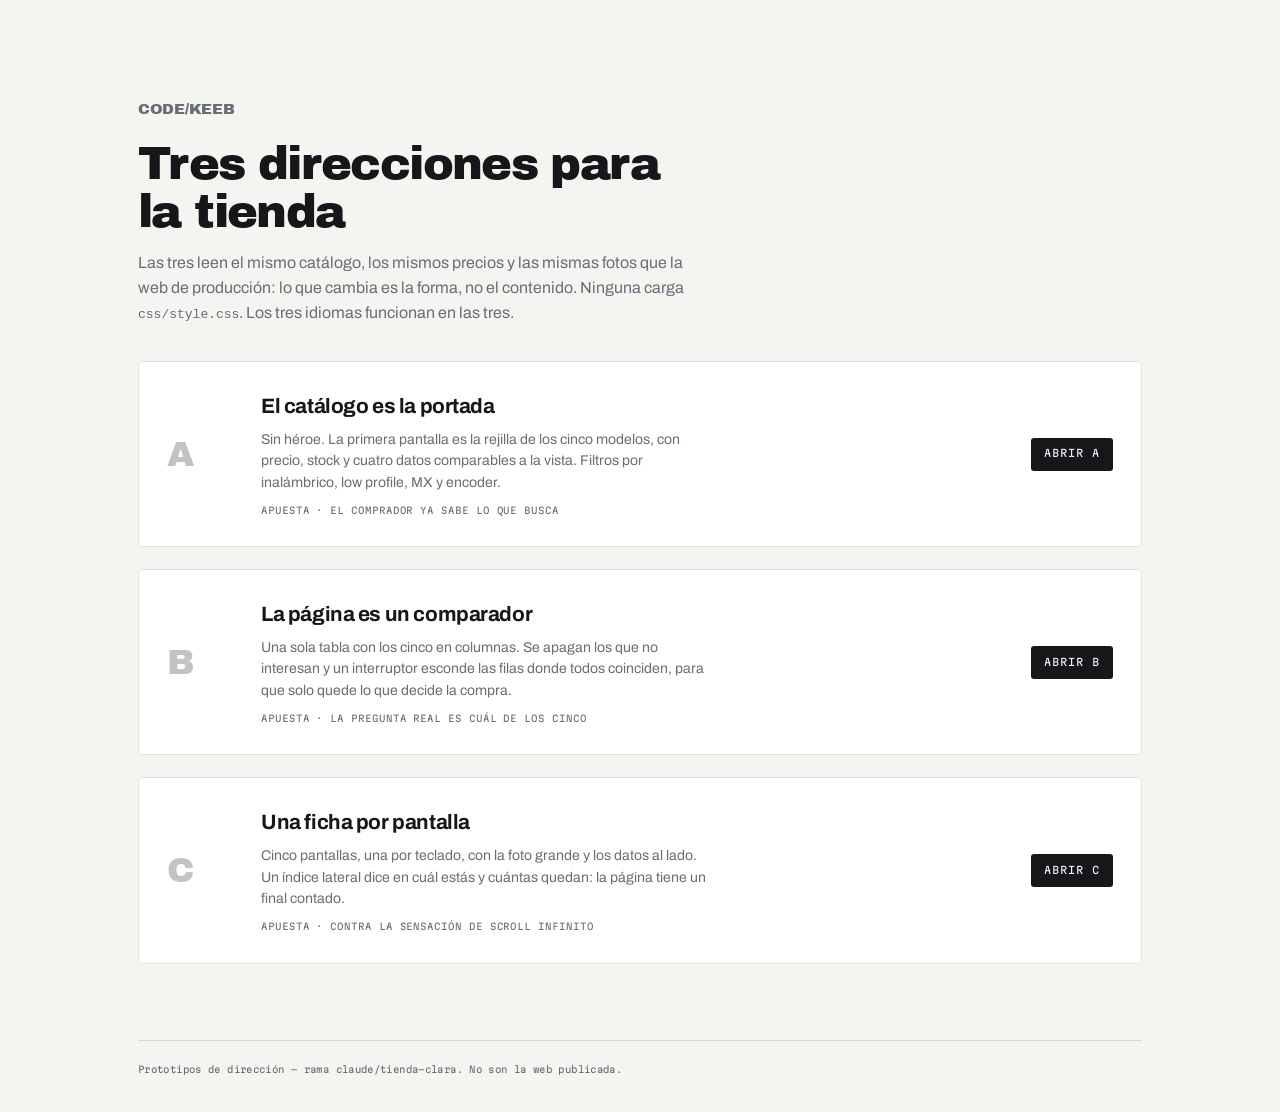
==== direcciones/index.html @ a55a8fa5 "direcciones: tres tiendas distintas para elegir mirando Ernesto: "no me termina de gustar, haria una" ====
<!DOCTYPE html>
<html lang="es">
<head>
<meta charset="UTF-8">
<meta name="viewport" content="width=device-width, initial-scale=1.0">
<title>Codekeeb · Tres direcciones para la tienda</title>
<meta name="robots" content="noindex">
<link rel="preconnect" href="https://fonts.googleapis.com">
<link rel="preconnect" href="https://fonts.gstatic.com" crossorigin>
<link href="https://fonts.googleapis.com/css2?family=Archivo:wght@400;500;600;700&family=Archivo+Black&family=Martian+Mono:wght@400;600;700&display=swap" rel="stylesheet">
<style>
  :root{
    --papel:#f4f4f1;--carta:#fff;--tinta:#15171a;--gris:#686e76;
    --filete:rgba(21,23,26,.12);--regla:rgba(21,23,26,.26);
    --sans:"Archivo","Helvetica Neue",Arial,sans-serif;
    --display:"Archivo Black","Archivo",Arial,sans-serif;
    --mono:"Martian Mono",ui-monospace,monospace;
    --t-tap:180ms;--ease:cubic-bezier(.16,1,.3,1);
  }
  *{margin:0;padding:0;box-sizing:border-box}
  body{font-family:var(--sans);background:var(--papel);color:var(--tinta);line-height:1.55;-webkit-font-smoothing:antialiased}
  a{color:inherit;text-decoration:none}
  .env{max-width:1100px;margin-inline:auto;padding-inline:clamp(18px,4vw,48px)}
  header{padding-block:clamp(40px,7vw,84px) clamp(24px,3vw,36px)}
  .marca{font-family:var(--display);font-size:.95rem;letter-spacing:-.02em;color:var(--gris)}
  .marca i{font-style:normal}
  h1{font-family:var(--display);font-weight:400;font-size:clamp(1.8rem,4.4vw,2.9rem);line-height:1.05;letter-spacing:-.035em;margin-top:18px;max-width:18ch}
  header p{color:var(--gris);max-width:62ch;margin-top:14px}
  .lista{display:grid;gap:clamp(14px,2vw,22px);padding-bottom:clamp(44px,6vw,80px)}
  .op{
    display:grid;grid-template-columns:64px 1fr auto;gap:clamp(14px,2.4vw,30px);align-items:center;
    background:var(--carta);border:1px solid var(--filete);border-radius:5px;padding:clamp(18px,2.6vw,28px);
    transition:border-color var(--t-tap) var(--ease),transform var(--t-tap) var(--ease);
  }
  .op:hover{border-color:var(--regla)}
  .op__n{font-family:var(--display);font-size:clamp(1.6rem,3vw,2.2rem);color:var(--regla);line-height:1}
  .op h2{font-size:clamp(1.05rem,2vw,1.3rem);letter-spacing:-.02em}
  .op p{color:var(--gris);font-size:.88rem;margin-top:6px;max-width:56ch}
  .op__apuesta{font-family:var(--mono);font-size:.58rem;letter-spacing:.1em;text-transform:uppercase;color:var(--gris);margin-top:10px;display:block}
  .btn{display:inline-flex;align-items:center;gap:.5em;font-family:var(--mono);font-size:.64rem;
    letter-spacing:.09em;text-transform:uppercase;padding:.85em 1.3em;border-radius:3px;
    background:var(--tinta);color:var(--papel);white-space:nowrap;
    transition:background var(--t-tap) var(--ease)}
  .btn:hover{background:#000}
  footer{border-top:1px solid var(--filete);padding-block:22px 34px}
  footer p{font-family:var(--mono);font-size:.58rem;color:var(--gris);letter-spacing:.04em}
  @media(max-width:620px){
    .op{grid-template-columns:1fr;gap:12px}
    .op__n{font-size:1.4rem}
    .btn{width:100%;justify-content:center}
  }
</style>
</head>
<body>
<div class="env">
  <header>
    <p class="marca">CODE<i>/</i>KEEB</p>
    <h1>Tres direcciones para la tienda</h1>
    <p>Las tres leen el mismo catálogo, los mismos precios y las mismas fotos que la web de producción: lo que cambia es la forma, no el contenido. Ninguna carga <code>css/style.css</code>. Los tres idiomas funcionan en las tres.</p>
  </header>

  <div class="lista">
    <article class="op">
      <span class="op__n">A</span>
      <div>
        <h2>El catálogo es la portada</h2>
        <p>Sin héroe. La primera pantalla es la rejilla de los cinco modelos, con precio, stock y cuatro datos comparables a la vista. Filtros por inalámbrico, low profile, MX y encoder.</p>
        <span class="op__apuesta">Apuesta · el comprador ya sabe lo que busca</span>
      </div>
      <a class="btn" href="a.html">Abrir A</a>
    </article>

    <article class="op">
      <span class="op__n">B</span>
      <div>
        <h2>La página es un comparador</h2>
        <p>Una sola tabla con los cinco en columnas. Se apagan los que no interesan y un interruptor esconde las filas donde todos coinciden, para que solo quede lo que decide la compra.</p>
        <span class="op__apuesta">Apuesta · la pregunta real es cuál de los cinco</span>
      </div>
      <a class="btn" href="b.html">Abrir B</a>
    </article>

    <article class="op">
      <span class="op__n">C</span>
      <div>
        <h2>Una ficha por pantalla</h2>
        <p>Cinco pantallas, una por teclado, con la foto grande y los datos al lado. Un índice lateral dice en cuál estás y cuántas quedan: la página tiene un final contado.</p>
        <span class="op__apuesta">Apuesta · contra la sensación de scroll infinito</span>
      </div>
      <a class="btn" href="c.html">Abrir C</a>
    </article>
  </div>

  <footer>
    <p>Prototipos de dirección — rama claude/tienda-clara. No son la web publicada.</p>
  </footer>
</div>
</body>
</html>
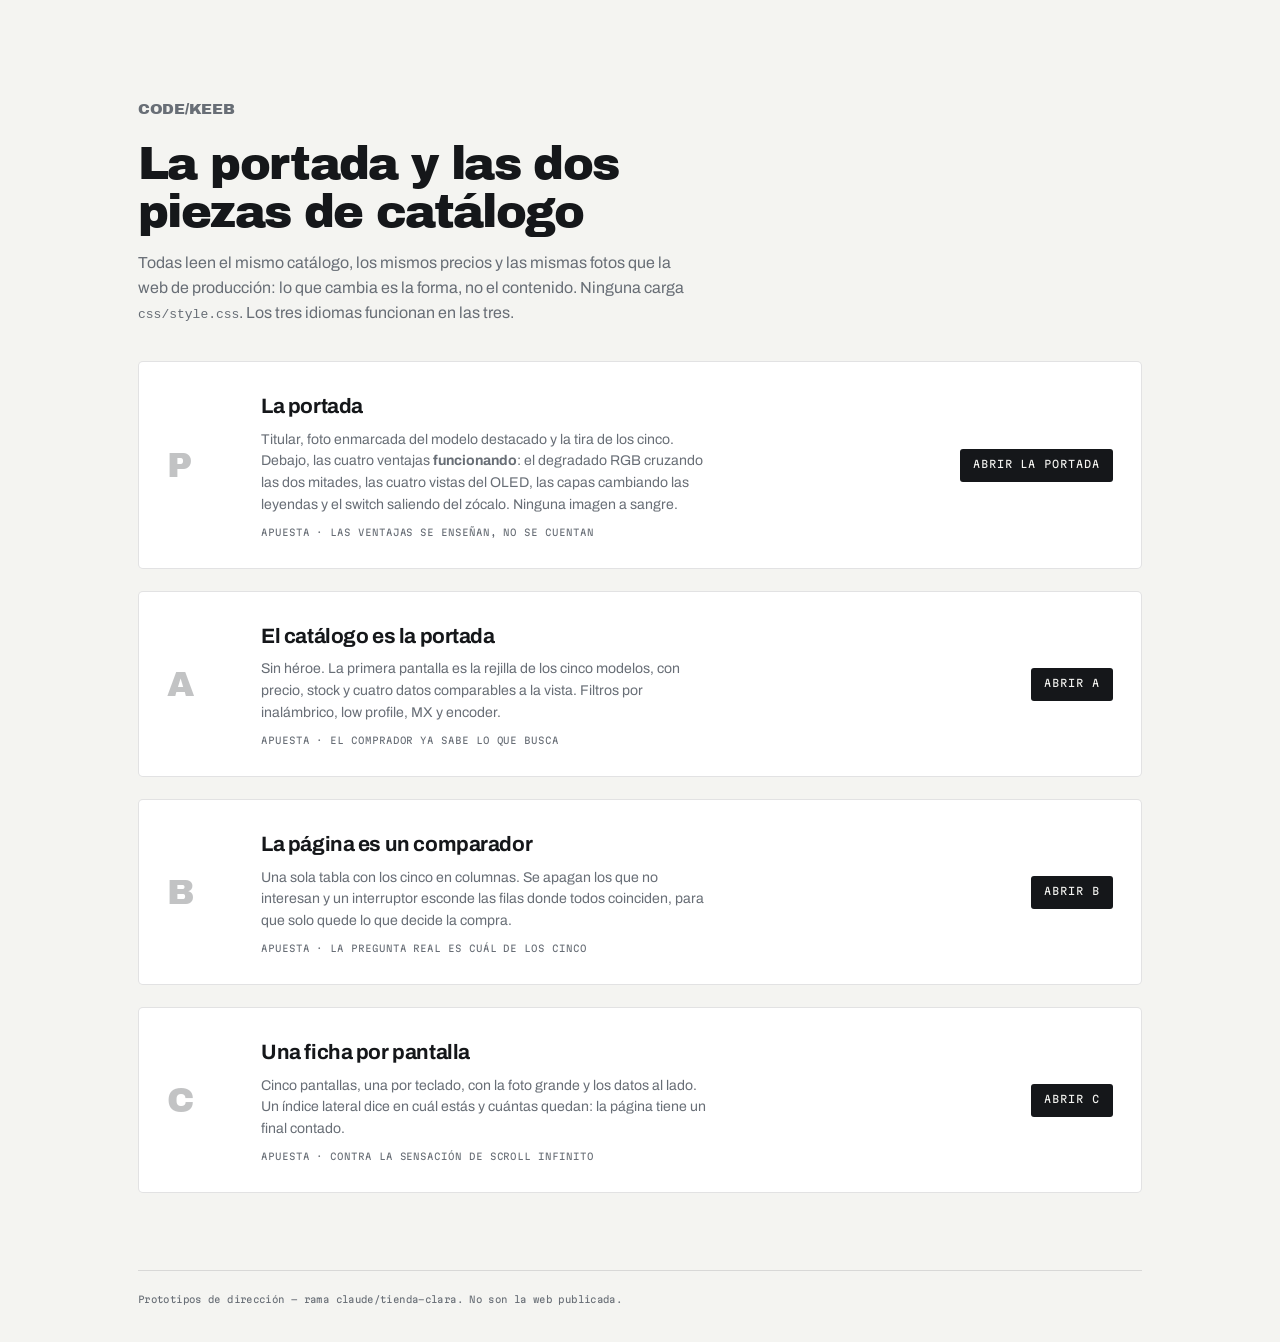
==== commit 30b63307: "portada: las ventajas se ensenan funcionando, no se cuentan Ernesto se queda con el catalogo (A) y e" ====
--- a/direcciones/index.html
+++ b/direcciones/index.html
@@ -55,11 +55,21 @@
 <div class="env">
   <header>
     <p class="marca">CODE<i>/</i>KEEB</p>
-    <h1>Tres direcciones para la tienda</h1>
-    <p>Las tres leen el mismo catálogo, los mismos precios y las mismas fotos que la web de producción: lo que cambia es la forma, no el contenido. Ninguna carga <code>css/style.css</code>. Los tres idiomas funcionan en las tres.</p>
+    <h1>La portada y las dos piezas de catálogo</h1>
+    <p>Todas leen el mismo catálogo, los mismos precios y las mismas fotos que la web de producción: lo que cambia es la forma, no el contenido. Ninguna carga <code>css/style.css</code>. Los tres idiomas funcionan en las tres.</p>
   </header>
 
   <div class="lista">
+    <article class="op">
+      <span class="op__n">P</span>
+      <div>
+        <h2>La portada</h2>
+        <p>Titular, foto enmarcada del modelo destacado y la tira de los cinco. Debajo, las cuatro ventajas <b>funcionando</b>: el degradado RGB cruzando las dos mitades, las cuatro vistas del OLED, las capas cambiando las leyendas y el switch saliendo del zócalo. Ninguna imagen a sangre.</p>
+        <span class="op__apuesta">Apuesta · las ventajas se enseñan, no se cuentan</span>
+      </div>
+      <a class="btn" href="portada.html">Abrir la portada</a>
+    </article>
+
     <article class="op">
       <span class="op__n">A</span>
       <div>
